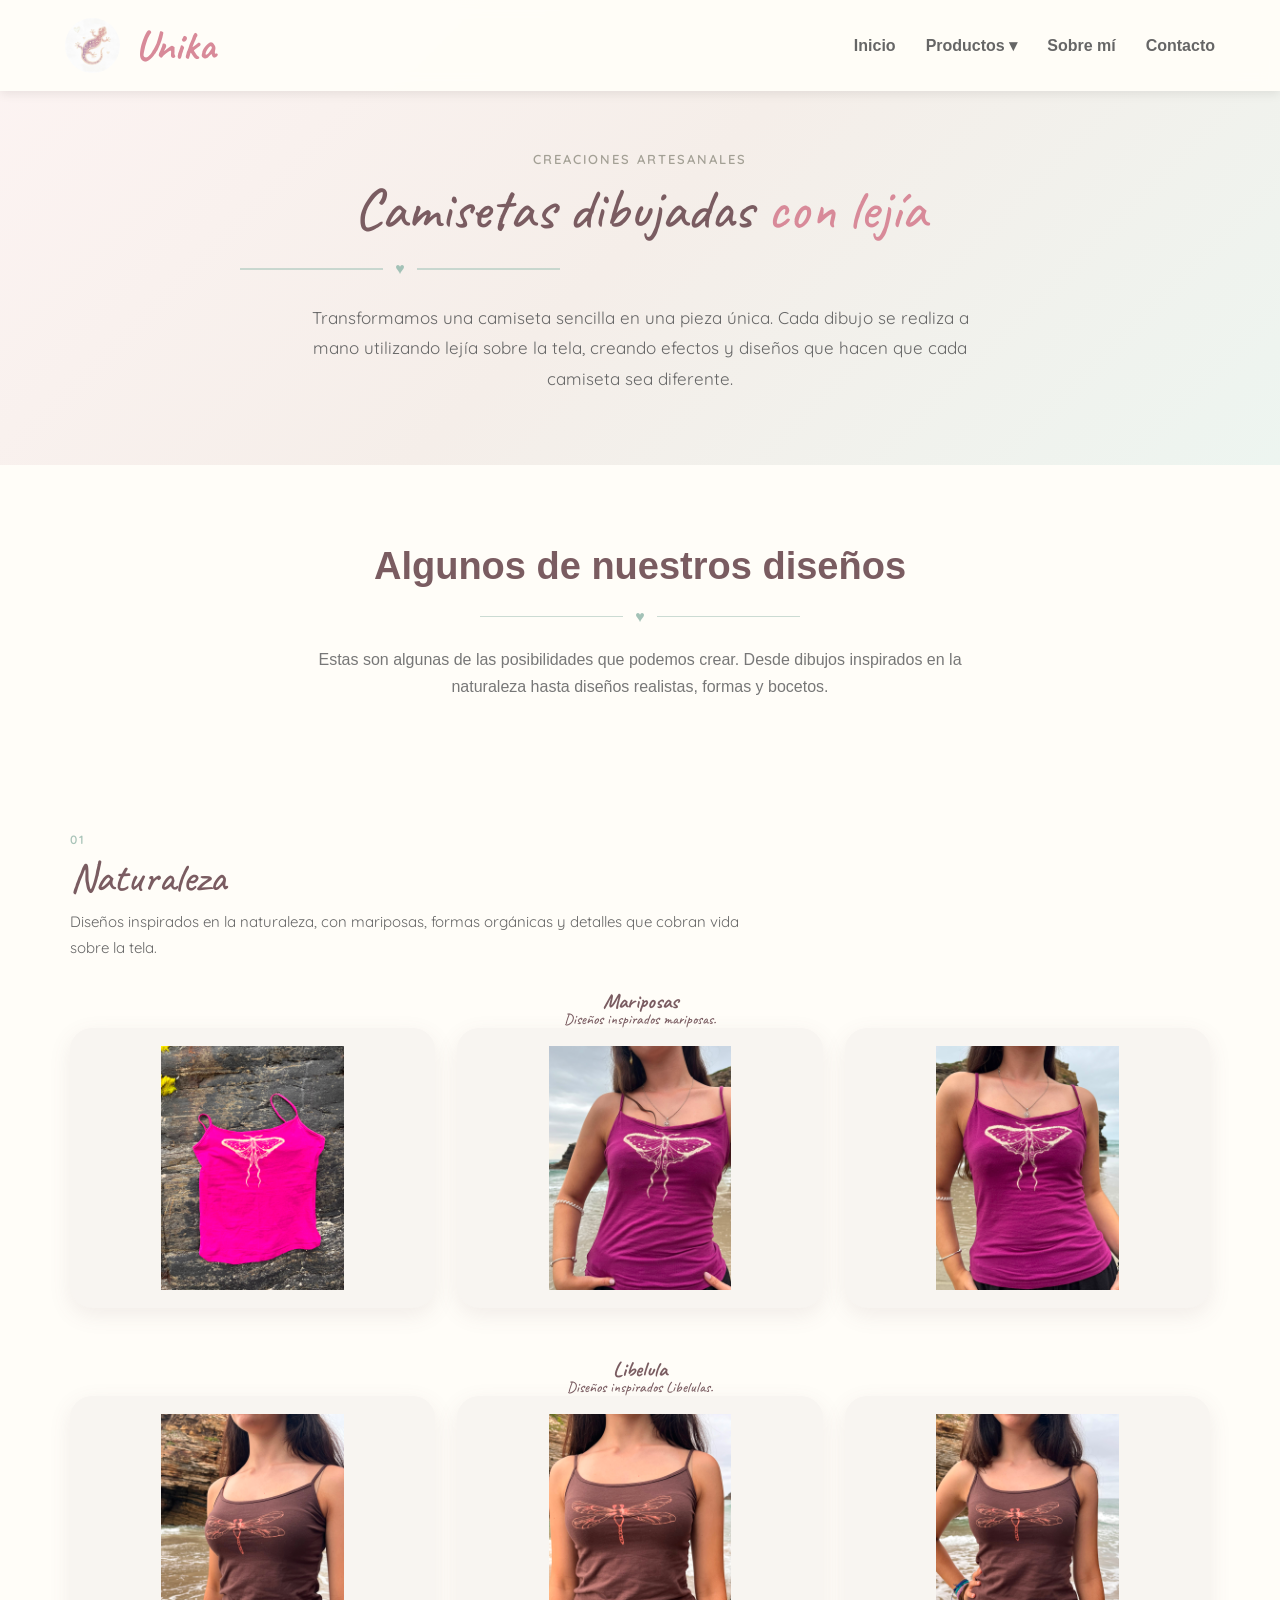
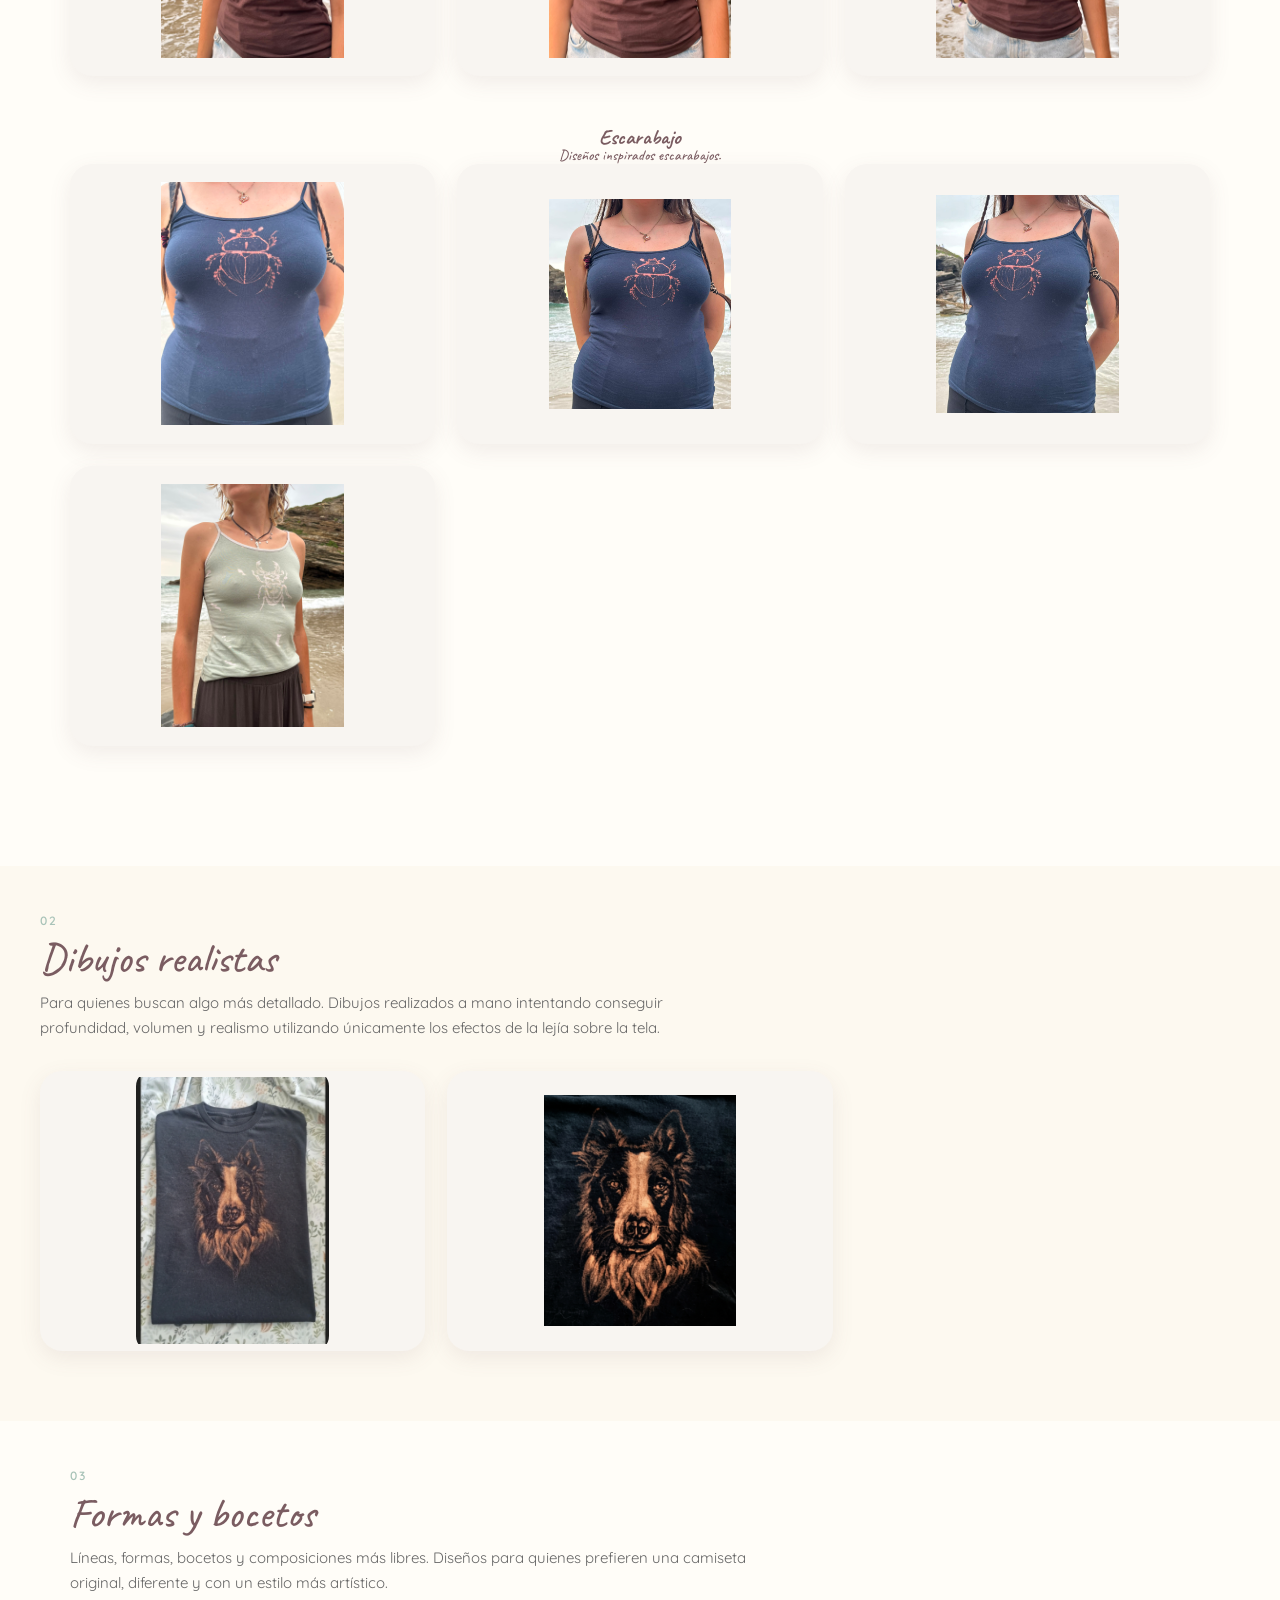
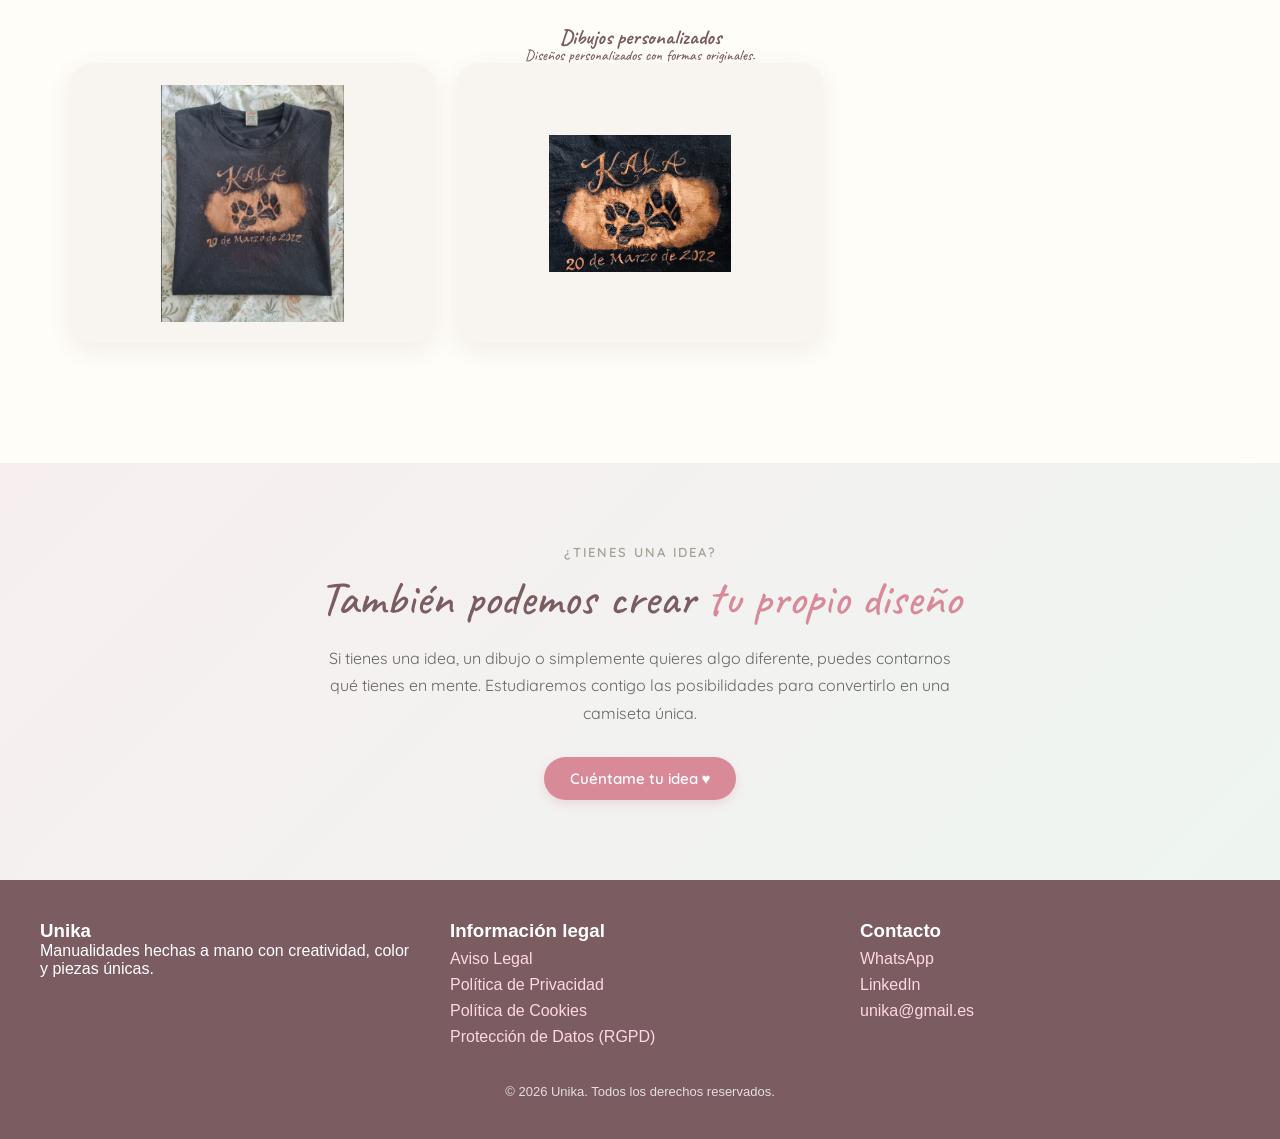
==== camisetas.html @ 6fbe3730 "cambio1" ====
<!DOCTYPE html>
<html lang="es">

<head>
    <meta charset="UTF-8">
    <meta name="viewport" content="width=device-width, initial-scale=1.0">

    <title>Camisetas | Unika - Diseños hechos con lejía</title>

    <!-- Fuentes -->
    <link rel="preconnect" href="https://fonts.googleapis.com">
    <link rel="preconnect" href="https://fonts.gstatic.com" crossorigin>

    <link href="https://fonts.googleapis.com/css2?family=Caveat:wght@500;600&family=Quicksand:wght@400;500;600&family=Shantell+Sans:wght@500;600&display=swap" rel="stylesheet">

    <!-- CSS principal -->
    <link rel="stylesheet" href="css/style.css">
</head>


<body>

<!-- =========================
     CABECERA
========================= -->
<header>
    <div class="navbar">

        <div class="logo">
            <img src="images/logo.png" alt="Logo Unika">
            <h1>Unika</h1>
        </div>

        <div class="menu-toggle" id="menu-toggle-btn">☰</div>

        <nav id="menu">
            <ul>
                <li>
                    <a href="index.html">Inicio</a>
                </li>

                <li class="dropdown" id="dropdown-productos">
                    <a href="#productos" id="btn-productos">Productos ▾</a>
                    <div class="submenu">
                        <a href="camisetas.html">Camisetas</a>
                        <a href="obras.html">Adornos</a>
                        <a href="obras.html">Llaveros</a>
                    </div>
                </li>

                <li>
                    <a href="index.html#sobre">Sobre mí</a>
                </li>

                <li>
                    <a href="index.html#contacto">Contacto</a>
                </li>
            </ul>
        </nav>

    </div>
</header>


<!-- =========================
     CABECERA DE LA PÁGINA
========================= -->

<section class="cabecera-camisetas">

    <div class="cabecera-camisetas-contenido">

        <span class="pequeno-titulo">
            CREACIONES ARTESANALES
        </span>

        <h2>
            Camisetas dibujadas
            <span>con lejía</span>
        </h2>

        <div class="separador-corazon">

            <span class="linea"></span>

            <span class="corazon">♥</span>

            <span class="linea"></span>

        </div>

        <p>
            Transformamos una camiseta sencilla en una pieza única.
            Cada dibujo se realiza a mano utilizando lejía sobre la tela,
            creando efectos y diseños que hacen que cada camiseta sea diferente.
        </p>

    </div>

</section>


<!-- =========================
     INTRODUCCIÓN
========================= -->

<section class="introduccion-camisetas">

    <h2 class="titulo">
        Algunos de nuestros diseños
    </h2>

    <div class="separador-corazon">

        <span class="linea"></span>

        <span class="corazon">♥</span>

        <span class="linea"></span>

    </div>

    <p class="subtitulo">
        Estas son algunas de las posibilidades que podemos crear.
        Desde dibujos inspirados en la naturaleza hasta diseños
        realistas, formas y bocetos.
    </p>

</section>


<!-- =========================
     COLECCIÓN MARIPOSAS
========================= -->

<section class="coleccion-camisetas">

    <div class="coleccion-cabecera">

        <div>

            <span class="coleccion-numero">
                01
            </span>

            <h3>
                Naturaleza
            </h3>

            <p>
                Diseños inspirados en la naturaleza, con mariposas,
                formas orgánicas y detalles que cobran vida sobre la tela.
            </p>

        </div>

    </div>

<div class="subtitulo-camisetas">
 <h3>
                Mariposas
            </h3>

            <p>
                Diseños inspirados mariposas.
            </p>
    <div class="galeria-camisetas">

        <div class="foto-camiseta">

            <img
                src="images/camisetas/camiseta2.0.jpeg"
                alt="Camiseta dibujada con lejía con diseño de mariposas"
                onclick="abrirImagen(this)"
            >

        </div>


        <div class="foto-camiseta">
 
            <img
                src="images/camisetas/camiseta2.1.jpeg"
                alt="Vista posterior de camiseta con diseño de mariposas"
                onclick="abrirImagen(this)"
            >

        </div>


        <div class="foto-camiseta">

            <img
                src="images/camisetas/camiseta2.2.jpeg"
                alt="Detalle de camiseta artesanal con mariposas"
                onclick="abrirImagen(this)"
            >

        </div>

    </div>
	</div>
	
<div class="subtitulo-camisetas">
 <h3>
                Libelula
            </h3>

            <p>
                Diseños inspirados Libelulas.
            </p>
    <div class="galeria-camisetas">

        <div class="foto-camiseta">

            <img
                src="images/camisetas/camiseta1.0.jpeg"
                alt="Camiseta dibujada con lejía con diseño de mariposas"
                onclick="abrirImagen(this)"
            >

        </div>


        <div class="foto-camiseta">
 
            <img
                src="images/camisetas/camiseta1.1.jpeg"
                alt="Vista posterior de camiseta con diseño de mariposas"
                onclick="abrirImagen(this)"
            >

        </div>


        <div class="foto-camiseta">

            <img
                src="images/camisetas/camiseta1.2.jpeg"
                alt="Detalle de camiseta artesanal con mariposas"
                onclick="abrirImagen(this)"
            >

        </div>

    </div>
	</div>
	
	
<div class="subtitulo-camisetas">
 <h3>
                Escarabajo
            </h3>

            <p>
                Diseños inspirados escarabajos.
            </p>
    <div class="galeria-camisetas">

        <div class="foto-camiseta">

            <img
                src="images/camisetas/camiseta3.0.jpeg"
                alt="Camiseta dibujada con lejía con diseño de mariposas"
                onclick="abrirImagen(this)"
            >

        </div>


        <div class="foto-camiseta">
 
            <img
                src="images/camisetas/camiseta3.1.jpeg"
                alt="Vista posterior de camiseta con diseño de mariposas"
                onclick="abrirImagen(this)"
            >

        </div>


        <div class="foto-camiseta">

            <img
                src="images/camisetas/camiseta3.2.jpeg"
                alt="Detalle de camiseta artesanal con mariposas"
                onclick="abrirImagen(this)"
            >

        </div>
		<div class="foto-camiseta">

            <img
                src="images/camisetas/camiseta4.0.jpeg"
                alt="Detalle de camiseta artesanal con mariposas"
                onclick="abrirImagen(this)"
            >

        </div>

    </div>
	</div>
</section>


<!-- =========================
     COLECCIÓN REALISTAS
========================= -->

<section class="coleccion-camisetas coleccion-alternativa">

    <div class="coleccion-cabecera">

        <div>

            <span class="coleccion-numero">
                02
            </span>

            <h3>
                Dibujos realistas
            </h3>

            <p>
                Para quienes buscan algo más detallado. Dibujos realizados
                a mano intentando conseguir profundidad, volumen y realismo
                utilizando únicamente los efectos de la lejía sobre la tela.
            </p>

        </div>

    </div>


    <div class="galeria-camisetas">

        <div class="foto-camiseta">

            <img
                src="images/camisetas/camiseta5.0.jpeg"
                alt="Camiseta dibujada con lejía con diseño realista"
                onclick="abrirImagen(this)"
            >

        </div>


        <div class="foto-camiseta">

            <img
                src="images/camisetas/camiseta5.1.jpeg"
                alt="Detalle de dibujo realista realizado con lejía sobre camiseta"
                onclick="abrirImagen(this)"
            >

        </div>


    </div>

</section>


<!-- =========================
     COLECCIÓN FORMAS
========================= -->

<section class="coleccion-camisetas">

    <div class="coleccion-cabecera">

        <div>

            <span class="coleccion-numero">
                03
            </span>

            <h3>
                Formas y bocetos
            </h3>

            <p>
                Líneas, formas, bocetos y composiciones más libres.
                Diseños para quienes prefieren una camiseta original,
                diferente y con un estilo más artístico.
            </p>

        </div>

    </div>

	
<div class="subtitulo-camisetas">
 <h3>
                Dibujos personalizados
            </h3>

            <p>
                Diseños personalizados con formas originales.
            </p>
    <div class="galeria-camisetas">

        <div class="foto-camiseta">

            <img
                src="images/camisetas/camiseta6.0.jpeg"
                alt="Camiseta dibujada con lejía con formas y bocetos"
                onclick="abrirImagen(this)"
            >

        </div>


        <div class="foto-camiseta">

            <img
                src="images/camisetas/camiseta6.1.jpeg"
                alt="Detalle de diseño abstracto realizado con lejía"
                onclick="abrirImagen(this)"
            >

        </div>

    </div>

</section>


<!-- =========================
     PERSONALIZACIÓN
========================= -->

<section class="personalizar-camiseta">

    <div>

        <span class="pequeno-titulo">
            ¿TIENES UNA IDEA?
        </span>

        <h2>
            También podemos crear
            <span>tu propio diseño</span>
        </h2>

        <p>
            Si tienes una idea, un dibujo o simplemente quieres algo
            diferente, puedes contarnos qué tienes en mente.
            Estudiaremos contigo las posibilidades para convertirlo
            en una camiseta única.
        </p>

        <a
            href="https://wa.me/34600000000"
            target="_blank"
            class="boton-rosa"
        >
            Cuéntame tu idea ♥
        </a>

    </div>

</section>


<!-- =========================
     PIE DE PÁGINA
========================= -->

<footer>

    <div class="footer">

        <div>

            <h3>Unika</h3>

            <p>
                Manualidades hechas a mano con creatividad,
                color y piezas únicas.
            </p>

        </div>


        <div>

            <h3>Información legal</h3>

            <a href="aviso-legal.html">
                Aviso Legal
            </a>

            <a href="privacidad.html">
                Política de Privacidad
            </a>

            <a href="cookies.html">
                Política de Cookies
            </a>

            <a href="rgpd.html">
                Protección de Datos (RGPD)
            </a>

        </div>


        <div>

            <h3>Contacto</h3>

            <a
                href="https://wa.me/34600000000"
                target="_blank"
            >
                WhatsApp
            </a>

            <a href="https://linkedin.com">
                LinkedIn
            </a>

            <a href="mailto:unika@gmail.es">
                unika@gmail.es
            </a>

        </div>

    </div>


    <p class="copyright">

        © 2026 Unika. Todos los derechos reservados.

    </p>

</footer>


<!-- =========================
     VISOR DE FOTOGRAFÍAS
========================= -->

<div
    id="visor-imagen"
    class="visor-imagen"
    onclick="cerrarImagen()"
>

    <span class="cerrar-visor">
        ×
    </span>

    <img
        id="imagen-ampliada"
        src=""
        alt=""
    >

</div>


<!-- =========================
     JAVASCRIPT
========================= -->
<script>
function abrirImagen(imagen) {
    const visor = document.getElementById("visor-imagen");
    const imagenAmpliada = document.getElementById("imagen-ampliada");

    imagenAmpliada.src = imagen.src;
    imagenAmpliada.alt = imagen.alt;
    visor.classList.add("mostrar");
}

function cerrarImagen() {
    document.getElementById("visor-imagen").classList.remove("mostrar");
}

document.addEventListener("DOMContentLoaded", function () {
    var menuToggle = document.getElementById("menu-toggle-btn");
    var menu = document.getElementById("menu");
    var btnProductos = document.getElementById("btn-productos");
    var dropdownProductos = document.getElementById("dropdown-productos");

    // Toggle menú hamburguesa
    if (menuToggle && menu) {
        menuToggle.addEventListener("click", function () {
            menu.classList.toggle("active");
        });
    }

    // Toggle desplegable Productos en Móvil
    if (btnProductos && dropdownProductos) {
        btnProductos.addEventListener("click", function (e) {
            if (window.innerWidth <= 768) {
                e.preventDefault();
                e.stopPropagation();
                dropdownProductos.classList.toggle("is-open");
            }
        });
    }

    // Cerrar menú al hacer clic en enlaces simples o submenú
    var linksToClose = document.querySelectorAll("#menu a:not(#btn-productos)");
    linksToClose.forEach(function (link) {
        link.addEventListener("click", function () {
            if (window.innerWidth <= 768) {
                if (menu) menu.classList.remove("active");
                if (dropdownProductos) dropdownProductos.classList.remove("is-open");
            }
        });
    });
});
</script>
</body>
</html>
---- css/style.css ----
:root{
  --color-primary: #FFFDF8;
  --color-primary-dark: #FDF9F0;
  --color-primary_logo: #0ea5e9;
  --color-primary_logohover: #000;
  --color-accent: var(--color-primary);
  --color-dark: #0f1724;
  --color-text: #333;
  --color-bg: #f8fafc;
}

* {
  margin: 0;
  padding: 0;
  box-sizing: border-box;
  scroll-behavior: smooth;
}

body {
  font-family: 'Poppins', sans-serif;
  background: var(--color-primary);  
  color: #555;
}

/* HEADER Y NAVBAR */
header {
  position: fixed;
  width: 100%;
  top: 0;
  z-index: 999;
  background: rgba(255, 253, 248, 0.95);
  backdrop-filter: blur(8px);
  box-shadow: 0 3px 10px rgba(0, 0, 0, 0.08);
}

.navbar {
  max-width: 1200px;
  margin: auto;
  display: flex;
  justify-content: space-between;
  align-items: center;
  padding: 18px 25px;
}

.logo {
  display: flex;
  align-items: center;
  gap: 15px;
}

.logo img {
  width: 55px;
  height: 55px;
  border-radius: 50%;
}

.logo h1 {
  font-family: 'Caveat', cursive;
  font-size: 42px;
  color: #d88a99;
}

nav ul {
  list-style: none;
  display: flex;
  gap: 30px;
  align-items: center;
}

nav a {
  text-decoration: none;
  color: #666;
  font-weight: 600;
  transition: .3s;
}

nav a:hover {
  color: #C76C83;
}

/* DROPDOWN & SUBMENU - ESCRITORIO */
.dropdown {
  position: relative;
  padding-bottom: 12px;
  margin-bottom: -12px;
}

.submenu {
  position: absolute;
  top: 100%;
  left: 0;
  background: white;
  width: 180px;
  border-radius: 15px;
  box-shadow: 0 10px 20px rgba(0, 0, 0, 0.12);
  display: none;
  overflow: hidden;
  z-index: 1000;
}

.submenu a {
  display: block;
  padding: 12px 18px;
}

/* Despliegue en Escritorio al pasar el ratón */
@media (min-width: 769px) {
  .dropdown:hover .submenu {
    display: block !important;
  }
}

/* SECCIÓN HERO */
.hero {
  background: url('../images/portada.jpg') no-repeat center center/contain;
  text-align: left;
  height: 600px;
  display: flex;
  align-items: center;
  padding-left: 5%;
}

.hero > div {
  max-width: 500px;
}

.hero h2 {
  font-family: 'Caveat', cursive;
  font-size: 55px;
  color: #7A5C61;
  font-weight: 500;
  line-height: 1.2;
}

.hero h2 .destacado-cursiva {
  font-family: 'Caveat', cursive;
  font-size: 40px;
  color: #d88a99;
  font-weight: 600;
  display: block;
}

.hero p, .boton-rosa, .boton-verde {
  font-family: 'Quicksand', sans-serif;
}

.hero p {
  margin: 20px 0 30px;
  font-size: 16px;
  line-height: 1.7;
  color: #555;
}

.boton {
  display: inline-block;
  background: #D98CA0;
  color: white;
  padding: 15px 28px;
  border-radius: 40px;
  text-decoration: none;
  font-weight: bold;
  transition: .3s;
}

.boton:hover {
  background: #B86C86;
  transform: translateY(-3px);
}

section {
  padding: 80px 30px;
  max-width: 1200px;
  margin: auto;
}

.titulo {
  text-align: center;
  font-size: 38px;
  color: #7A5C61;
  margin-bottom: 15px;
}

.subtitulo {
  text-align: center;
  margin-bottom: 50px;
  color: #777;
}

#productos .titulo {
  font-family: 'Shantell Sans', cursive;
  color: #684C57;
  font-size: 36px;
  margin-bottom: 5px;
}

#productos .separador-corazon {
  margin: 10px auto;
}

#productos .subtitulo {
  font-family: 'Quicksand', sans-serif;
  color: #666;
  font-size: 15px;
  margin-bottom: 35px;
}

.productos-grid {
  display: grid;
  grid-template-columns: repeat(auto-fit, minmax(320px, 1fr));
  gap: 25px;
}

.card-producto {
  background: var(--color-primary-dark);
  border-radius: 24px;
  border: 1px solid #F0E8E6;
  display: flex;
  overflow: hidden;
  box-shadow: 0 4px 15px rgba(0, 0, 0, 0.03);
  transition: transform 0.3s ease, box-shadow 0.3s ease;
}

.card-producto:hover {
  transform: translateY(-5px);
  box-shadow: 0 8px 25px rgba(216, 138, 153, 0.15);
}

.card-info {
  flex: 1;
  padding: 24px 18px 24px 24px;
  display: flex;
  flex-direction: column;
  align-items: flex-start;
}

.card-info h3 {
  font-family: 'Caveat', cursive;
  font-size: 28px;
  color: #7A5C61;
  margin-bottom: 8px;
  font-weight: 600;
}

.card-info p {
  font-family: 'Quicksand', sans-serif;
  font-size: 13px;
  color: #666;
  line-height: 1.4;
  margin-bottom: 18px;
  flex-grow: 1;
}

.btn-card {
  display: inline-block;
  background-color: #D98CA0;
  color: white;
  padding: 8px 18px;
  border-radius: 20px;
  font-family: 'Quicksand', sans-serif;
  font-size: 13px;
  font-weight: 600;
  text-decoration: none;
  transition: background-color 0.2s ease;
}

.btn-card:hover {
  background-color: #B86C86;
}

.card-img-wrapper {
  width: 48%;
  min-height: 190px;
  position: relative;
  background-color: var(--color-primary);
  border-top-right-radius: 24px;
  border-bottom-right-radius: 24px;
  overflow: hidden; 
}

.card-img-wrapper img {
  width: 100%;
  height: 100%;
  object-fit: contain;
  object-position: center;
  display: block;
}

.sobre {
  display: grid;
  grid-template-columns: repeat(auto-fit, minmax(250px, 1fr));
  gap: 30px;
}

.bloque {
  background: #FFF;
  padding: 25px;
  border-radius: 20px;
  text-align: center;
  box-shadow: 0 5px 15px rgba(0,0,0,.05);
}

.bloque h4 {
  color: #C76C83;
  margin-bottom: 12px;
}

.contacto {
  text-align: center;
  background: #F8F5FF;
  border-radius: 30px;
  padding: 50px;
}

footer {
  background: #7A5C61;
  color: white;
  padding: 40px 20px;
}

.footer {
  max-width: 1200px;
  margin: auto;
  display: grid;
  grid-template-columns: repeat(auto-fit, minmax(250px, 1fr));
  gap: 30px;
}

footer a {
  color: #FFD8E3;
  text-decoration: none;
  display: block;
  margin: 8px 0;
}

.copyright {
  text-align: center;
  margin-top: 30px;
  font-size: 13px;
  opacity: .8;
}

.menu-toggle {
  display: none;
  font-size: 32px;
  color: #7A5C61;
  cursor: pointer;
}

.whatsapp {
  position: fixed;
  bottom: 20px;
  right: 20px;
  width: 60px;
  height: 60px;
  background: #25D366;
  color: white;
  border-radius: 50%;
  display: flex;
  justify-content: center;
  align-items: center;
  font-size: 30px;
  text-decoration: none;
  box-shadow: 0 8px 20px rgba(0,0,0,.25);
  z-index: 999;
}

.separador-corazon {
  display: flex;
  align-items: center;
  justify-content: flex-start;
  gap: 12px;
  margin: 20px 0;
  max-width: 320px;
}

.separador-corazon .linea {
  flex: 1;
  height: 1.5px;
  background-color: #b5cdc4;
  opacity: 0.7;
}

.separador-corazon .corazon {
  color: #a3c2b7;
  font-size: 16px;
}

.hero-botones {
  display: flex;
  gap: 15px;
  margin-top: 25px;
  flex-wrap: wrap;
}

.boton-rosa {
  background-color: #d88a99;
  color: white;
  padding: 12px 26px;
  border-radius: 25px;
  text-decoration: none;
  font-family: 'Quicksand', sans-serif;
  font-weight: 600;
  font-size: 15px;
  display: inline-flex;
  align-items: center;
  gap: 6px;
  transition: all 0.3s ease;
  box-shadow: 0 4px 10px rgba(216, 138, 153, 0.25);
}

.boton-rosa:hover {
  background-color: #c47584;
  transform: translateY(-2px);
}

.boton-verde {
  background-color: transparent;
  color: #556b62;
  border: 1.5px solid #a8c3b8;
  padding: 11px 24px;
  border-radius: 25px;
  text-decoration: none;
  font-family: 'Quicksand', sans-serif;
  font-weight: 600;
  font-size: 15px;
  display: inline-flex;
  align-items: center;
  gap: 8px;
  transition: all 0.3s ease;
}

.boton-verde:hover {
  background-color: rgba(168, 195, 184, 0.15);
  transform: translateY(-2px);
}

/* MEDIA QUERIES (MÓVILES) */
@media (max-width: 768px) {
  .menu-toggle {
    display: block;
  }

  nav {
    position: absolute;
    top: 100%;
    left: 0;
    width: 100%;
    background: rgba(255, 253, 248, 0.98);
    backdrop-filter: blur(10px);
    display: none;
    box-shadow: 0 8px 15px rgba(0,0,0,.1);
  }

  nav.active {
    display: block;
  }

  nav ul {
    flex-direction: column;
    gap: 0;
  }

  nav li {
    width: 100%;
    text-align: center;
    border-bottom: 1px solid #eee;
  }

  nav a {
    display: block;
    padding: 18px;
  }

  .dropdown {
    padding-bottom: 0;
    margin-bottom: 0;
  }

  /* Submenú en móvil */
  .submenu {
    position: static;
    width: 100%;
    box-shadow: none;
    display: none !important;
    background: #FDF7FA;
  }

  /* Apertura forzada al pulsar */
  .dropdown.is-open .submenu {
    display: block !important;
  }

  .submenu a {
    padding: 14px 20px;
    font-size: 14px;
    border-top: 1px solid #f2e6eb;
  }

  .hero {
    background: url('../images/portadamovil.jpg') no-repeat center center/cover;
    height: auto; 
    max-height: 520px; 
    padding-top: 100px;
    padding-bottom: 35px;
    padding-left: 20px;
    padding-right: 20px;
  }

  .hero > div {
    max-width: 100%;
    text-align: center;
  }

  .card-producto {
    flex-direction: column;
  }
  
  .card-img-wrapper {
    width: 100%;
    height: 180px;
  }

  section {
    padding: 60px 18px;
  }

  .titulo {
    font-size: 30px;
  }

  footer {
    text-align: center;
  }
}


/* =========================================================
   PÁGINA CAMISETAS
========================================================= */


/* CABECERA DE LA PÁGINA */

.cabecera-camisetas {

    max-width: none;

    margin: 0;

    padding: 150px 30px 70px;

    text-align: center;

    background:
        linear-gradient(
            135deg,
            #fdf4f3,
            #f5eee9,
            #edf5f0
        );

}


.cabecera-camisetas-contenido {

    max-width: 800px;

    margin: auto;

}


.pequeno-titulo {

    display: inline-block;

    font-family: 'Quicksand', sans-serif;

    font-size: 13px;

    font-weight: 600;

    letter-spacing: 2px;

    color: #a3a095;

    margin-bottom: 12px;

}


.cabecera-camisetas h2 {

    font-family: 'Caveat', cursive;

    font-size: 58px;

    font-weight: 500;

    line-height: 1.05;

    color: #7A5C61;

}


.cabecera-camisetas h2 span {

    color: #d88a99;

}


.cabecera-camisetas p {

    max-width: 680px;

    margin: 25px auto 0;

    font-family: 'Quicksand', sans-serif;

    font-size: 17px;

    line-height: 1.8;

    color: #666;

}


/* INTRODUCCIÓN */

.introduccion-camisetas {

    max-width: 850px;

    padding-bottom: 35px;

    text-align: center;

}


.introduccion-camisetas .separador-corazon {

    margin-left: auto;
    margin-right: auto;

}


.introduccion-camisetas .subtitulo {

    max-width: 700px;

    margin-left: auto;
    margin-right: auto;

    line-height: 1.7;

}


/* COLECCIONES */

.coleccion-camisetas {

    max-width: 1200px;

    padding-top: 45px;

    padding-bottom: 70px;

}

.subtitulo-camisetas{
	text-align: center;
  margin-bottom: 50px;
  
  
    font-family: 'Caveat', cursive;

    font-size: 18px;

    font-weight: 500;

    line-height: 1.05;

    color: #7A5C61;
}

.subtitulo-camisetas p{
	  font-size: 15px;

}
.coleccion-alternativa {

    background: #fdf9f0;

    max-width: none;

    padding-left: max(30px, calc((100% - 1200px) / 2));

    padding-right: max(30px, calc((100% - 1200px) / 2));

}


.coleccion-cabecera {

    margin-bottom: 30px;

}


.coleccion-numero {

    font-family: 'Quicksand', sans-serif;

    font-size: 12px;

    font-weight: 600;

    letter-spacing: 2px;

    color: #a8c3b8;

}


.coleccion-cabecera h3 {

    font-family: 'Caveat', cursive;

    font-size: 42px;

    font-weight: 500;

    color: #7A5C61;

    margin: 3px 0 5px;

}


.coleccion-cabecera p {

    max-width: 700px;

    font-family: 'Quicksand', sans-serif;

    font-size: 15px;

    line-height: 1.7;

    color: #666;

}


/* GALERÍA DE LAS TRES FOTOS */

.galeria-camisetas {

    display: grid;

    grid-template-columns:
        repeat(3, 1fr);

    gap: 22px;

}


/* FOTO */

.foto-camiseta {

    position: relative;

    overflow: hidden;

    border-radius: 22px;

    background: #f8f5f1;

    box-shadow:
        0 7px 22px
        rgba(122, 92, 97, 0.10);

    cursor: pointer;
	display: flex;
    gap: 15px;
    justify-content: center;

}
.foto-camiseta img {

    width: 50%;
    height: 280px;
    object-fit: contain;
    border-radius: 15px;

    display: block;

    transition:
        transform .45s ease,
        filter .45s ease;

}


/* EFECTO AL PASAR EL RATÓN */

.foto-camiseta::after {

    content: "Ver imagen";

    position: absolute;

    left: 50%;

    top: 50%;

    transform:
        translate(-50%, -50%)
        scale(.8);

    opacity: 0;

    padding: 10px 20px;

    border-radius: 25px;

    background: rgba(255,255,255,.90);

    color: #7A5C61;

    font-family: 'Quicksand', sans-serif;

    font-size: 13px;

    font-weight: 600;

    transition: .3s;

}


.foto-camiseta:hover img {

    transform: scale(1.05);

    filter: brightness(.85);

}


.foto-camiseta:hover::after {

    opacity: 1;

    transform:
        translate(-50%, -50%)
        scale(1);

}


/* PERSONALIZACIÓN */

.personalizar-camiseta {

    max-width: 100%;

    margin: 0;

    padding: 80px 30px;

    text-align: center;

    background:
        linear-gradient(
            135deg,
            #f7efef,
            #eef5f1
        );

}


.personalizar-camiseta > div {

    max-width: 750px;

    margin: auto;

}


.personalizar-camiseta h2 {

    font-family: 'Caveat', cursive;

    font-size: 48px;

    font-weight: 500;

    line-height: 1.1;

    color: #7A5C61;

}


.personalizar-camiseta h2 span {

    color: #d88a99;

}


.personalizar-camiseta p {

    margin: 20px auto 30px;

    max-width: 650px;

    font-family: 'Quicksand', sans-serif;

    line-height: 1.7;

    color: #666;

}


/* =========================================================
   VISOR DE FOTOGRAFÍAS
========================================================= */

.visor-imagen {

    position: fixed;

    inset: 0;

    z-index: 2000;

    display: flex;

    justify-content: center;

    align-items: center;

    padding: 30px;

    background:
        rgba(60, 45, 50, .88);

    opacity: 0;

    visibility: hidden;

    transition: .3s;

}


.visor-imagen.mostrar {

    opacity: 1;

    visibility: visible;

}


.visor-imagen img {

    max-width: 90%;

    max-height: 90vh;

    object-fit: contain;

    border-radius: 15px;

    box-shadow:
        0 15px 50px
        rgba(0,0,0,.35);

}


.cerrar-visor {

    position: absolute;

    top: 20px;

    right: 30px;

    color: white;

    font-size: 45px;

    font-family: Arial, sans-serif;

    font-weight: 200;

    cursor: pointer;

    line-height: 1;

}


/* =========================================================
   MÓVIL
========================================================= */

@media (max-width: 768px) {


    .cabecera-camisetas {

        padding:
            120px
            20px
            55px;

    }


    .cabecera-camisetas h2 {

        font-size: 44px;

    }


    .cabecera-camisetas p {

        font-size: 15px;

        line-height: 1.65;

    }


    .introduccion-camisetas {

        padding-top: 45px;

        padding-left: 20px;
        padding-right: 20px;

    }


    .introduccion-camisetas .titulo {

        font-size: 30px;

    }


    .coleccion-camisetas {

        padding:
            40px
            20px
            55px;

    }


    .coleccion-alternativa {

        padding-left: 20px;

        padding-right: 20px;

    }


    .coleccion-cabecera h3 {

        font-size: 37px;

    }


    .coleccion-cabecera p {

        font-size: 14px;

    }


    .galeria-camisetas {

        grid-template-columns: 1fr;

        gap: 18px;

    }


    .foto-camiseta img {

        height: auto;

        max-height: 500px;

        object-fit: cover;

    }


    .foto-camiseta::after {

        display: none;

    }


    .personalizar-camiseta {

        padding:
            60px
            20px;

    }


    .personalizar-camiseta h2 {

        font-size: 39px;

    }


    .visor-imagen {

        padding: 15px;

    }


    .visor-imagen img {

        max-width: 96%;

        max-height: 85vh;

    }


    .cerrar-visor {

        top: 15px;

        right: 20px;

        font-size: 38px;

    }

}


.services-job {
  width: 90%;
  margin: 60px auto; /* separación superior e inferior */
  max-width:900px;
margin:1px auto;
padding:20px 20px;
}

/* Services (contenido principal) */
.services-job .services {
  flex: 2 1 30%;
  background: #fff;
  padding: 25px;
  border-radius: 12px;
 
}

@media (max-width: 768px) {
  .services-job{
max-width:100%;
padding:10px 0px;
}
.under-construction {
  width: 100%;          /* Ocupa el 50% del contenedor (ajustable) */
  max-width: 400px;    /* No crecerá más de 200px */
  height: auto;        /* Mantiene la proporción original */
}
}
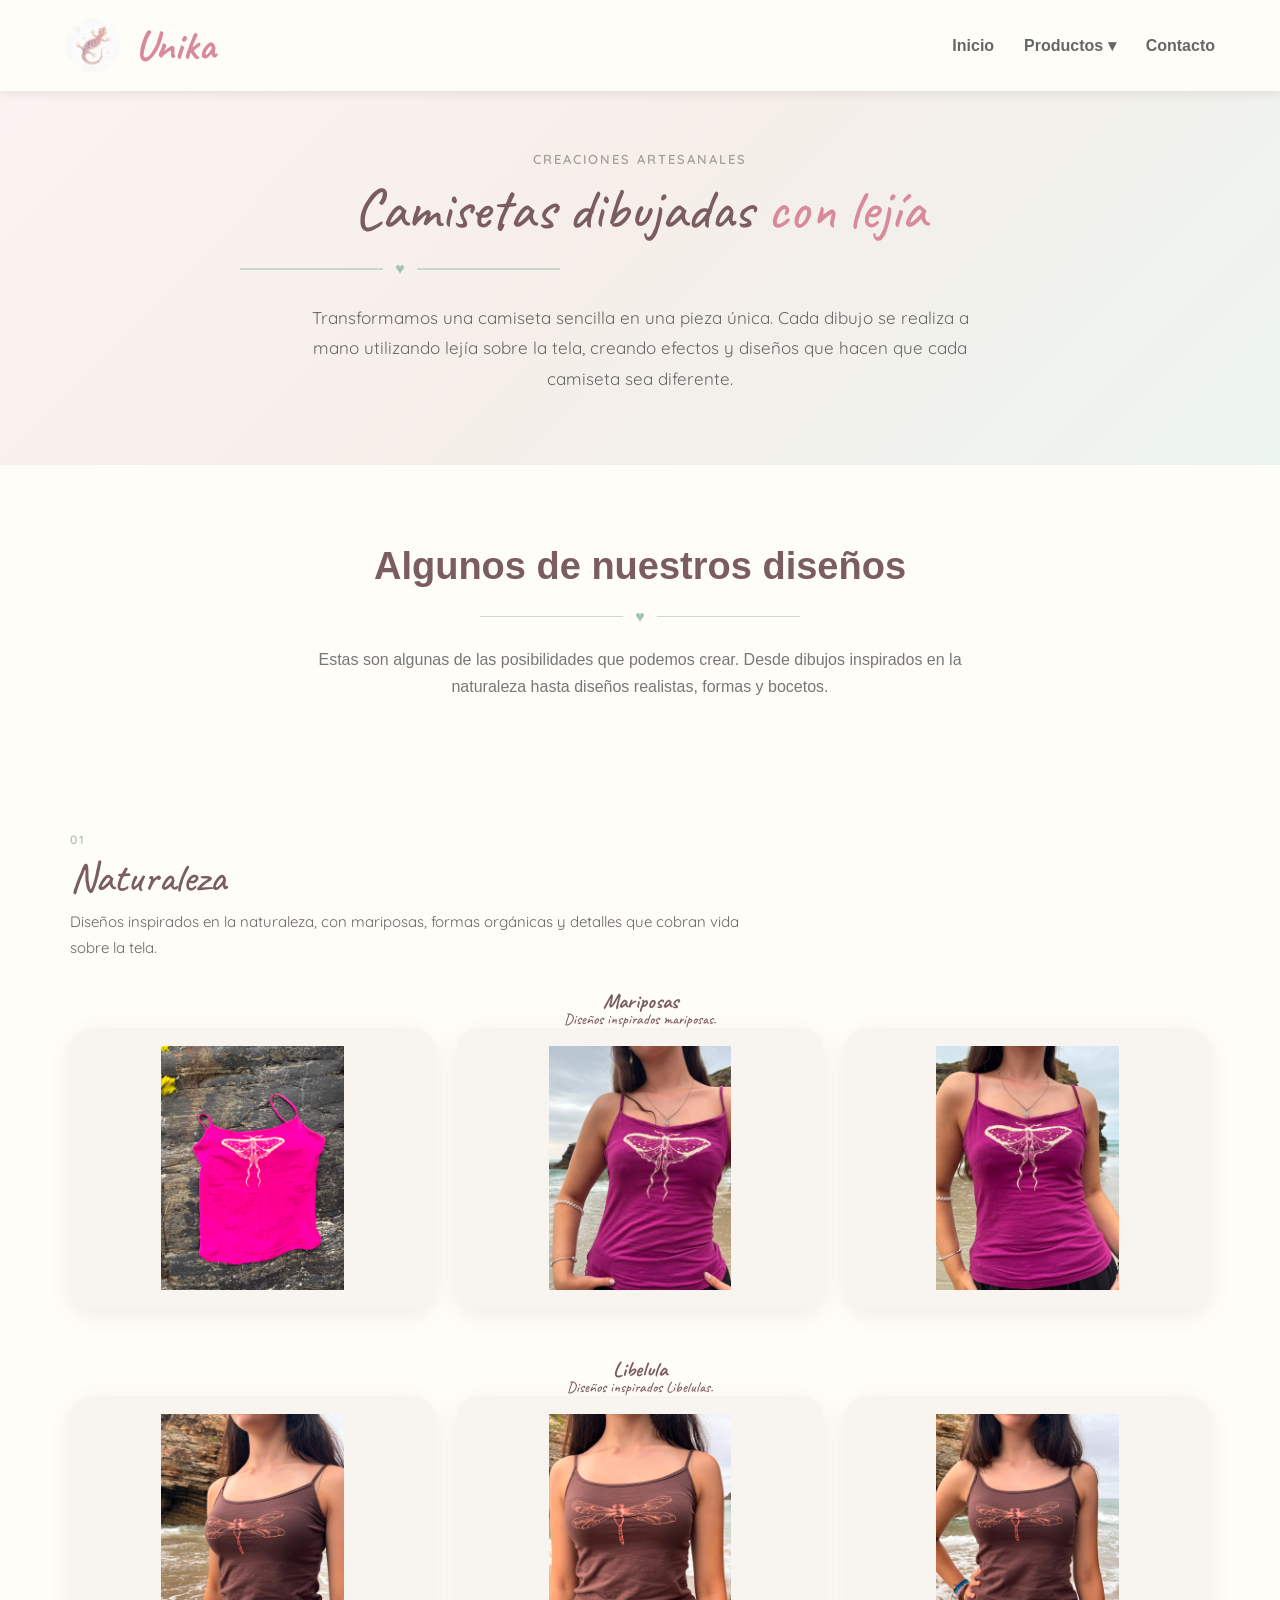
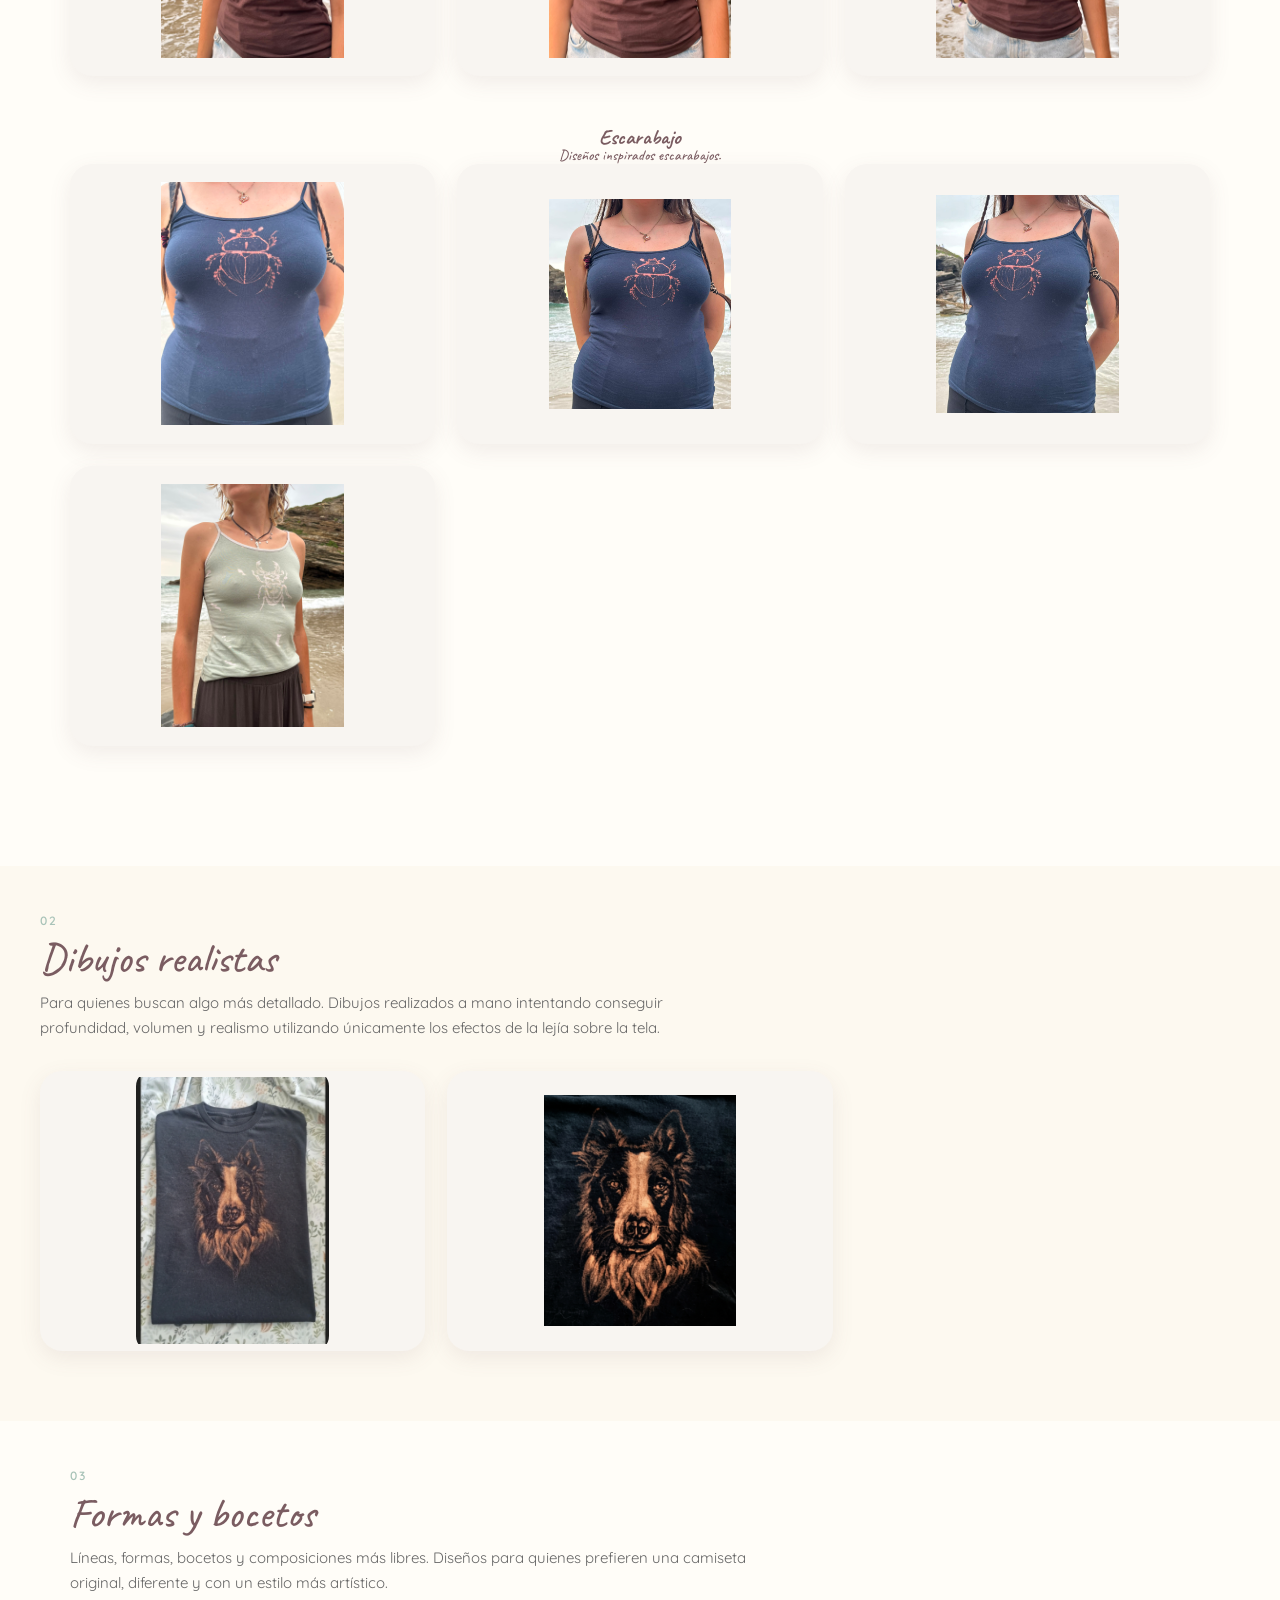
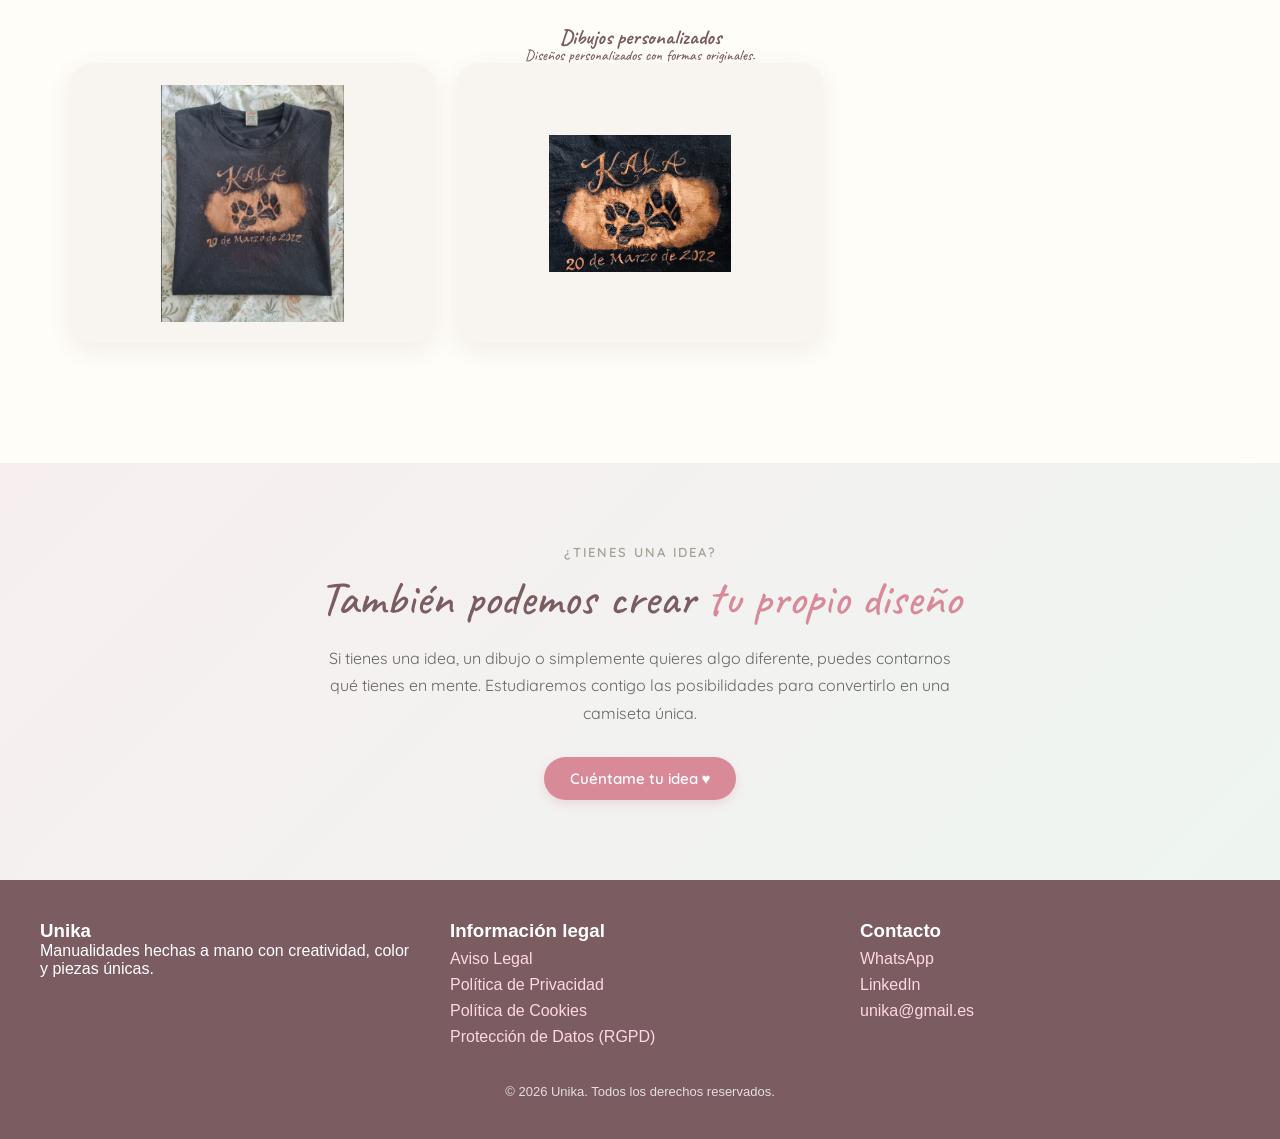
==== commit 3bda77ac: "a" ====
--- a/camisetas.html
+++ b/camisetas.html
@@ -47,10 +47,6 @@
                         <a href="obras.html">Adornos</a>
                         <a href="obras.html">Llaveros</a>
                     </div>
-                </li>
-
-                <li>
-                    <a href="index.html#sobre">Sobre mí</a>
                 </li>
 
                 <li>
